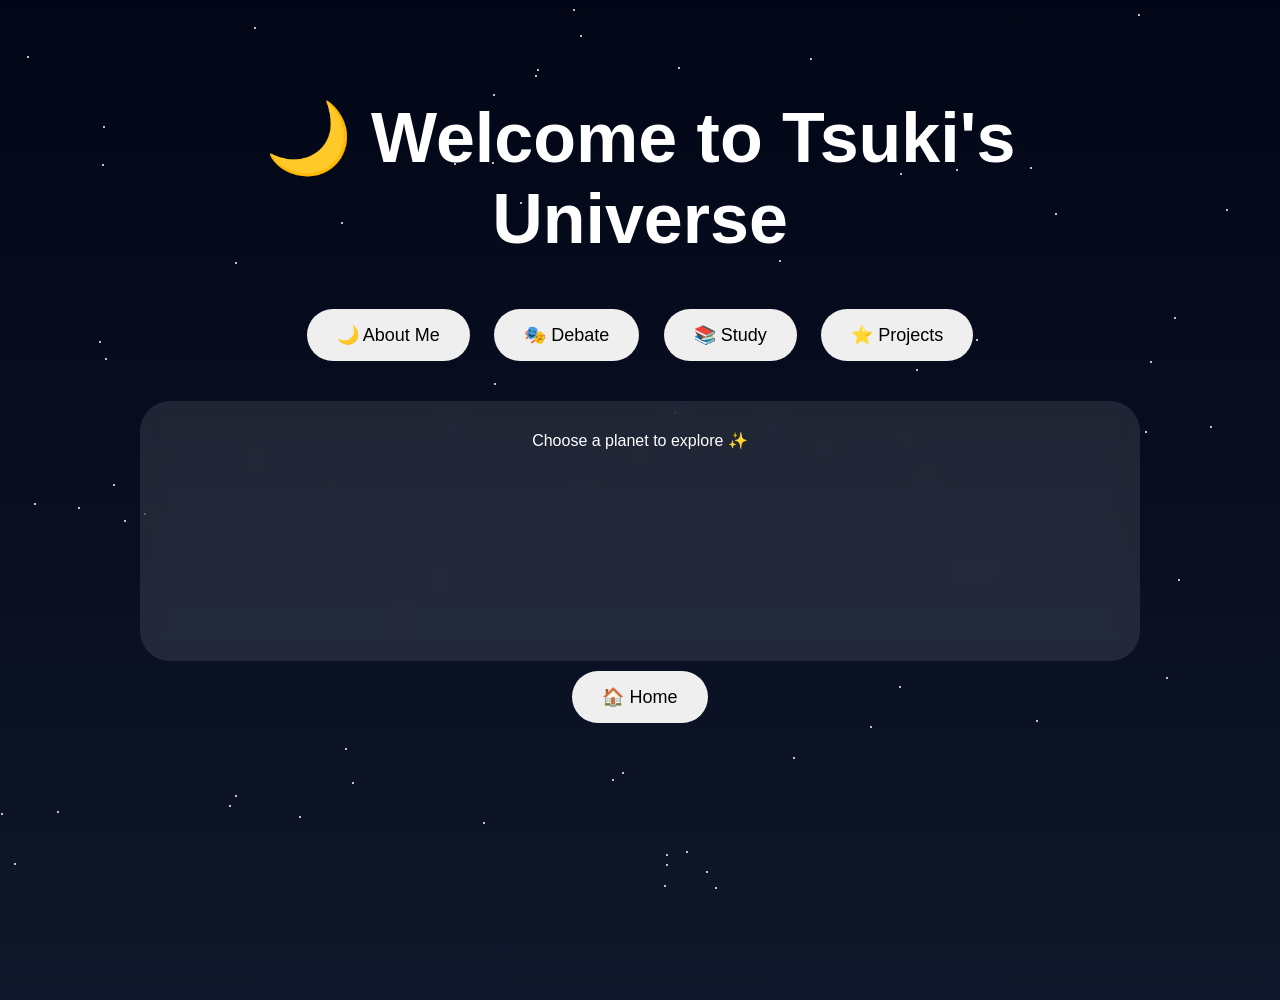
==== universe.html @ 697ddfbd "Create universe.html" ====
<!DOCTYPE html>
<html lang="en">

<head>

<meta charset="UTF-8">

<title>Tsuki Universe</title>

<link rel="stylesheet" href="style.css">

</head>

<body>

<div class="container">

<h1>

🌙 Welcome to Tsuki's Universe

</h1>


<div class="menu">

<button onclick="showContent('about')">

🌙 About Me

</button>


<button onclick="showContent('debate')">

🎭 Debate

</button>


<button onclick="showContent('study')">

📚 Study

</button>


<button onclick="showContent('projects')">

⭐ Projects

</button>

</div>


<div id="contentBox" class="contentBox">

Choose a planet to explore ✨

</div>


<a href="index.html">

<button>

🏠 Home

</button>

</a>

</div>

<script src="script.js"></script>

</body>

</html>
---- style.css ----
body{

background:linear-gradient(
to bottom,
#020617,
#0f172a
);

color:white;

font-family:Arial;

text-align:center;

margin:0;

padding:50px;

overflow-x:hidden;

min-height:100vh;

}

.container{

max-width:1000px;

margin:auto;

position:relative;

z-index:2;

}

h1{

font-size:70px;

margin-bottom:20px;

}

.quote{

font-size:30px;

color:#cbd5e1;

}

.quote2{

font-size:20px;

color:#94a3b8;

margin-bottom:30px;

}

button{

padding:15px 30px;

border:none;

border-radius:30px;

font-size:18px;

cursor:pointer;

margin:10px;

transition:0.4s;

}

button:hover{

transform:scale(1.1);

}


.menu{

margin-top:40px;

}

.contentBox{

background:rgba(255,255,255,0.1);

padding:30px;

border-radius:30px;

margin-top:30px;

min-height:200px;

backdrop-filter:blur(10px);

}


.card{

background:rgba(255,255,255,0.08);

padding:20px;

margin:20px;

border-radius:20px;

}


.star{

position:fixed;

width:2px;

height:2px;

background:white;

border-radius:50%;

animation:twinkle 3s infinite alternate;

z-index:1;

}


@keyframes twinkle{

from{

opacity:0.2;
transform:scale(1);

}

to{

opacity:1;
transform:scale(1.8);

}

}
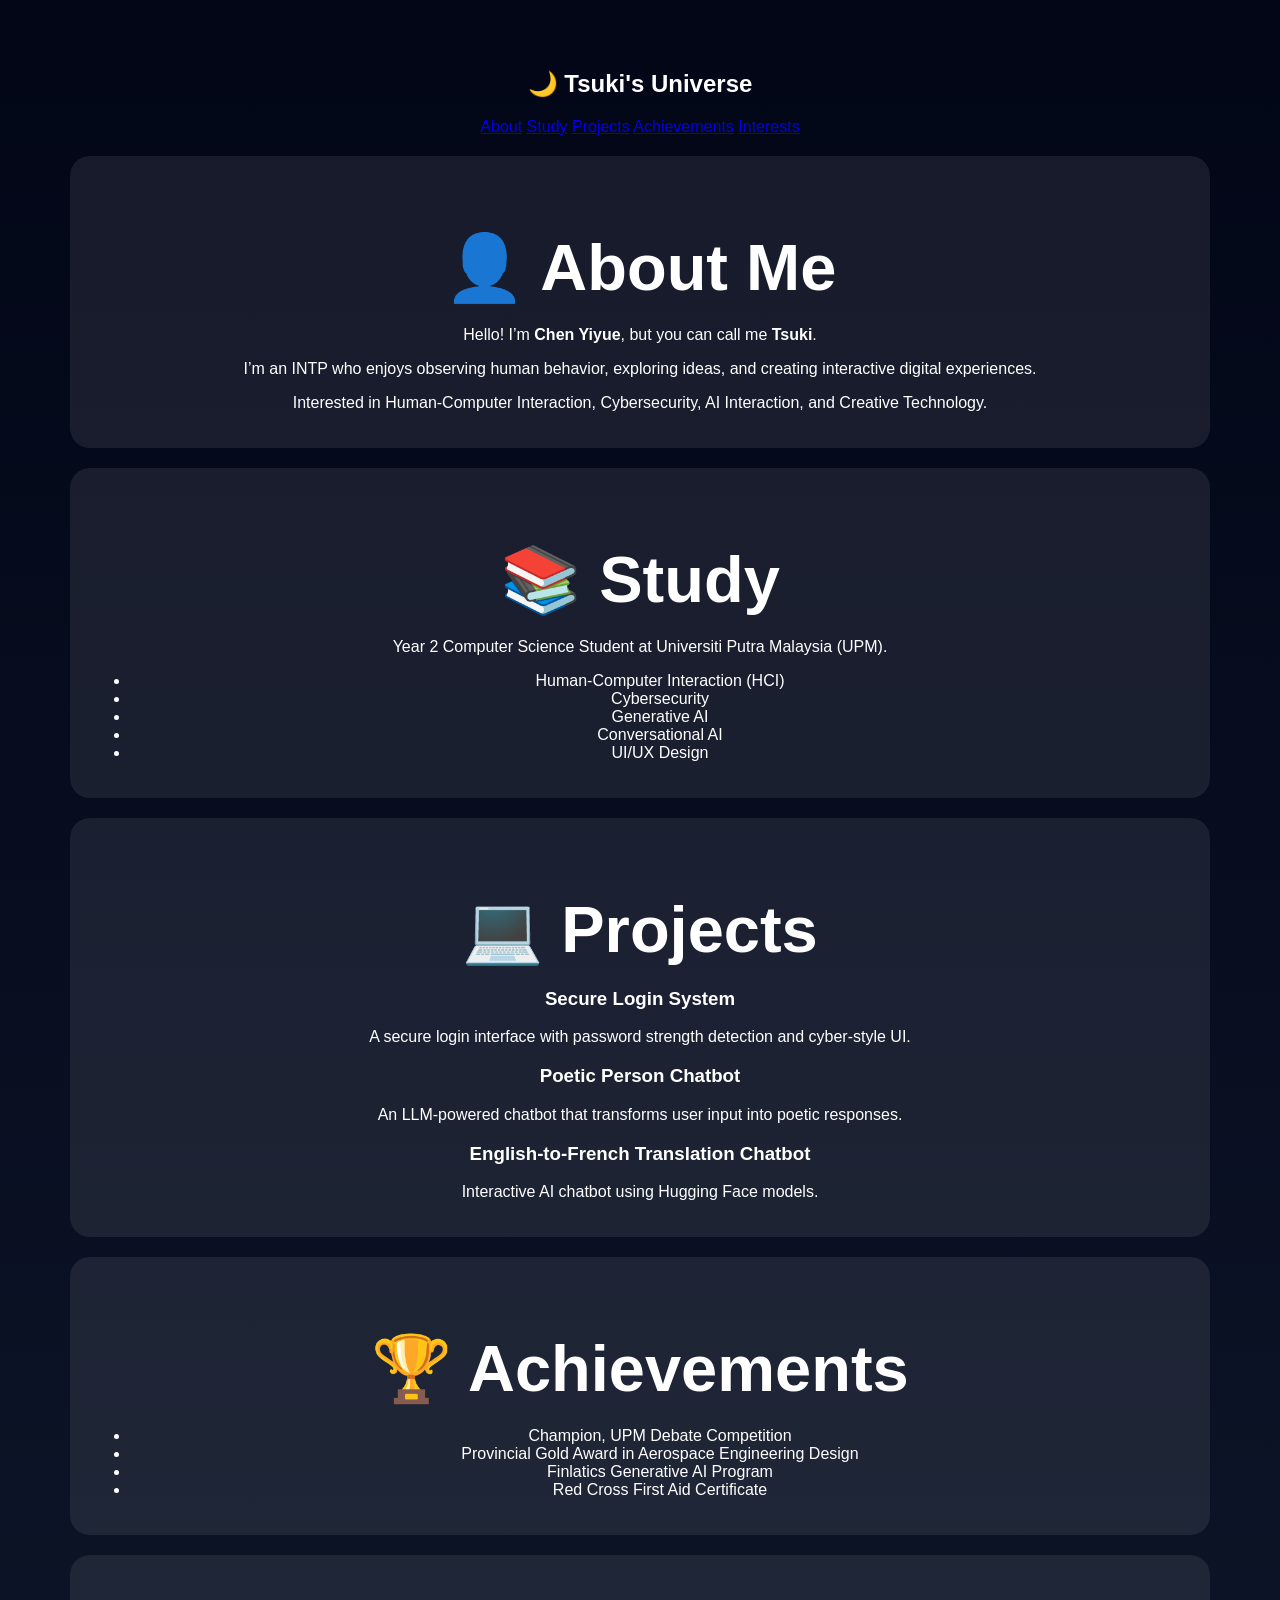
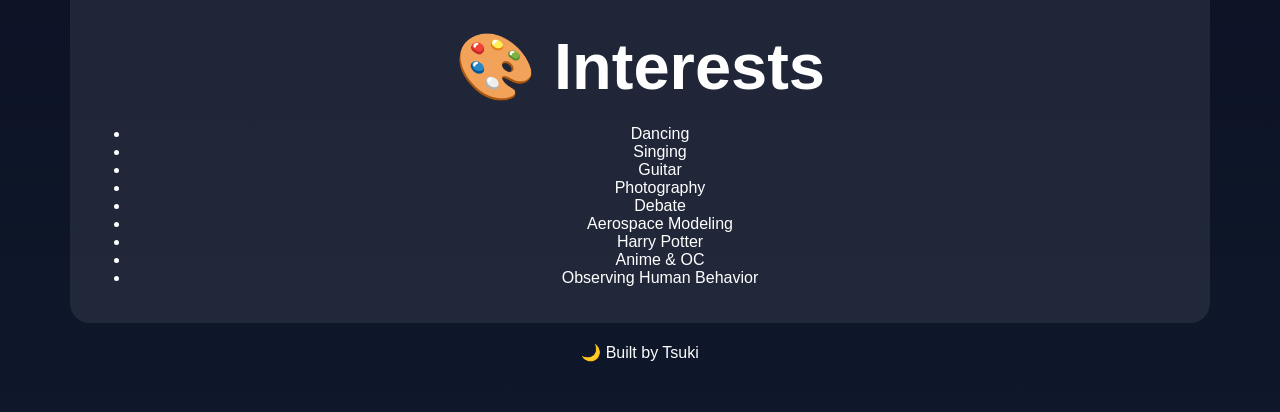
==== commit 602152b6: "Update universe.html" ====
--- a/universe.html
+++ b/universe.html
@@ -1,79 +1,129 @@
 <!DOCTYPE html>
-<html lang="en">
+<html>
 
 <head>
+    <title>Tsuki's Universe</title>
 
-<meta charset="UTF-8">
-
-<title>Tsuki Universe</title>
-
-<link rel="stylesheet" href="style.css">
-
+    <link rel="stylesheet" href="style.css">
 </head>
 
 <body>
 
-<div class="container">
+<nav>
 
-<h1>
+    <h2>🌙 Tsuki's Universe</h2>
 
-🌙 Welcome to Tsuki's Universe
+    <div>
+        <a href="#about">About</a>
+        <a href="#study">Study</a>
+        <a href="#projects">Projects</a>
+        <a href="#achievements">Achievements</a>
+        <a href="#interests">Interests</a>
+    </div>
 
-</h1>
+</nav>
 
+<section id="about" class="card">
 
-<div class="menu">
+    <h1>👤 About Me</h1>
 
-<button onclick="showContent('about')">
+    <p>
+        Hello! I’m <b>Chen Yiyue</b>, but you can call me <b>Tsuki</b>.
+    </p>
 
-🌙 About Me
+    <p>
+        I’m an INTP who enjoys observing human behavior,
+        exploring ideas, and creating interactive digital experiences.
+    </p>
 
-</button>
+    <p>
+        Interested in Human-Computer Interaction,
+        Cybersecurity, AI Interaction, and Creative Technology.
+    </p>
 
+</section>
 
-<button onclick="showContent('debate')">
+<section id="study" class="card">
 
-🎭 Debate
+    <h1>📚 Study</h1>
 
-</button>
+    <p>
+        Year 2 Computer Science Student at
+        Universiti Putra Malaysia (UPM).
+    </p>
 
+    <ul>
+        <li>Human-Computer Interaction (HCI)</li>
+        <li>Cybersecurity</li>
+        <li>Generative AI</li>
+        <li>Conversational AI</li>
+        <li>UI/UX Design</li>
+    </ul>
 
-<button onclick="showContent('study')">
+</section>
 
-📚 Study
+<section id="projects" class="card">
 
-</button>
+    <h1>💻 Projects</h1>
 
+    <h3>Secure Login System</h3>
 
-<button onclick="showContent('projects')">
+    <p>
+        A secure login interface with password strength detection
+        and cyber-style UI.
+    </p>
 
-⭐ Projects
+    <h3>Poetic Person Chatbot</h3>
 
-</button>
+    <p>
+        An LLM-powered chatbot that transforms user input
+        into poetic responses.
+    </p>
 
-</div>
+    <h3>English-to-French Translation Chatbot</h3>
 
+    <p>
+        Interactive AI chatbot using Hugging Face models.
+    </p>
 
-<div id="contentBox" class="contentBox">
+</section>
 
-Choose a planet to explore ✨
+<section id="achievements" class="card">
 
-</div>
+    <h1>🏆 Achievements</h1>
 
+    <ul>
+        <li>Champion, UPM Debate Competition</li>
+        <li>Provincial Gold Award in Aerospace Engineering Design</li>
+        <li>Finlatics Generative AI Program</li>
+        <li>Red Cross First Aid Certificate</li>
+    </ul>
 
-<a href="index.html">
+</section>
 
-<button>
+<section id="interests" class="card">
 
-🏠 Home
+    <h1>🎨 Interests</h1>
 
-</button>
+    <ul>
+        <li>Dancing</li>
+        <li>Singing</li>
+        <li>Guitar</li>
+        <li>Photography</li>
+        <li>Debate</li>
+        <li>Aerospace Modeling</li>
+        <li>Harry Potter</li>
+        <li>Anime & OC</li>
+        <li>Observing Human Behavior</li>
+    </ul>
 
-</a>
+</section>
 
-</div>
+<footer>
 
-<script src="script.js"></script>
+    🌙 Built by Tsuki
+
+</footer>
 
 </body>
 
--- a/style.css
+++ b/style.css
@@ -22,6 +22,7 @@
 
 }
 
+
 .container{
 
 max-width:1000px;
@@ -34,13 +35,15 @@
 
 }
 
+
 h1{
 
-font-size:70px;
+font-size:65px;
 
 margin-bottom:20px;
 
 }
+
 
 .quote{
 
@@ -49,6 +52,7 @@
 color:#cbd5e1;
 
 }
+
 
 .quote2{
 
@@ -59,6 +63,7 @@
 margin-bottom:30px;
 
 }
+
 
 button{
 
@@ -78,6 +83,7 @@
 
 }
 
+
 button:hover{
 
 transform:scale(1.1);
@@ -91,9 +97,15 @@
 
 }
 
+
 .contentBox{
 
-background:rgba(255,255,255,0.1);
+background:rgba(
+255,
+255,
+255,
+0.1
+);
 
 padding:30px;
 
@@ -110,7 +122,12 @@
 
 .card{
 
-background:rgba(255,255,255,0.08);
+background:rgba(
+255,
+255,
+255,
+0.08
+);
 
 padding:20px;
 
@@ -133,7 +150,8 @@
 
 border-radius:50%;
 
-animation:twinkle 3s infinite alternate;
+animation:
+twinkle 3s infinite alternate;
 
 z-index:1;
 
@@ -145,6 +163,7 @@
 from{
 
 opacity:0.2;
+
 transform:scale(1);
 
 }
@@ -152,6 +171,7 @@
 to{
 
 opacity:1;
+
 transform:scale(1.8);
 
 }
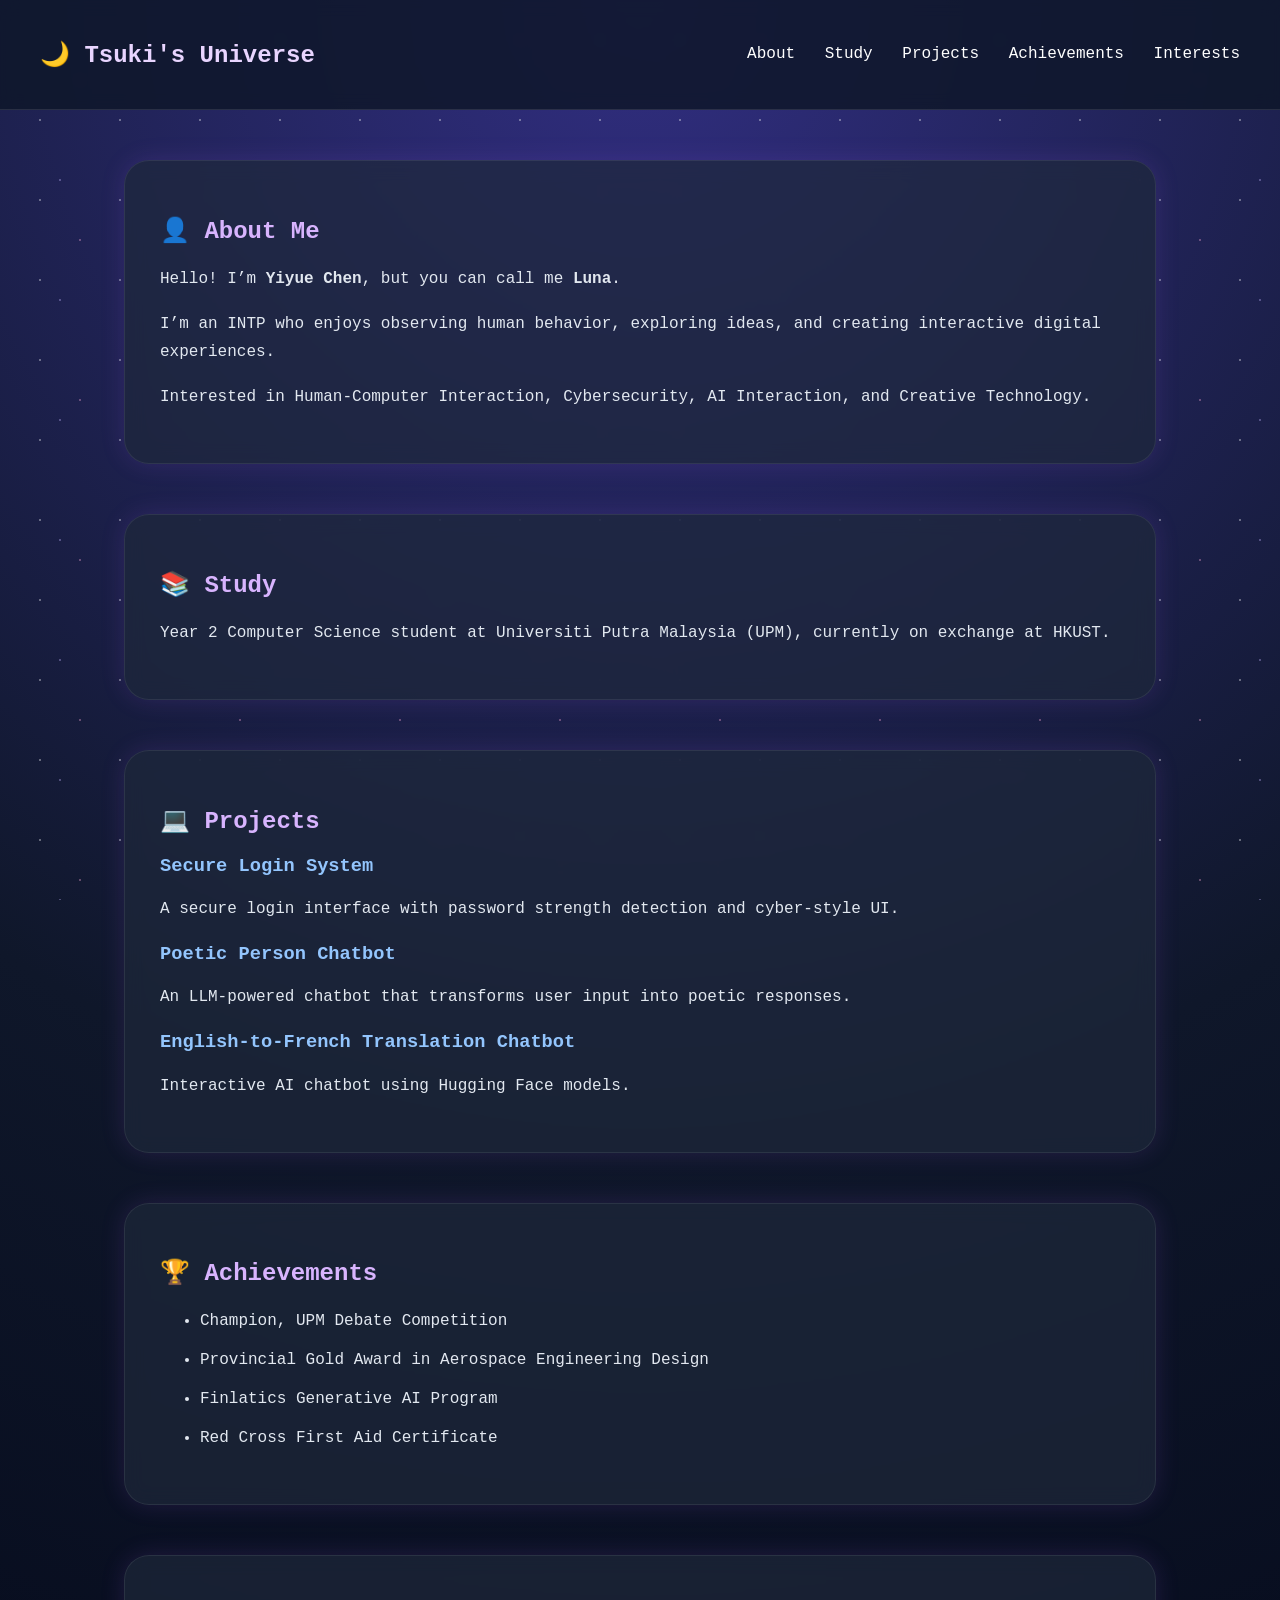
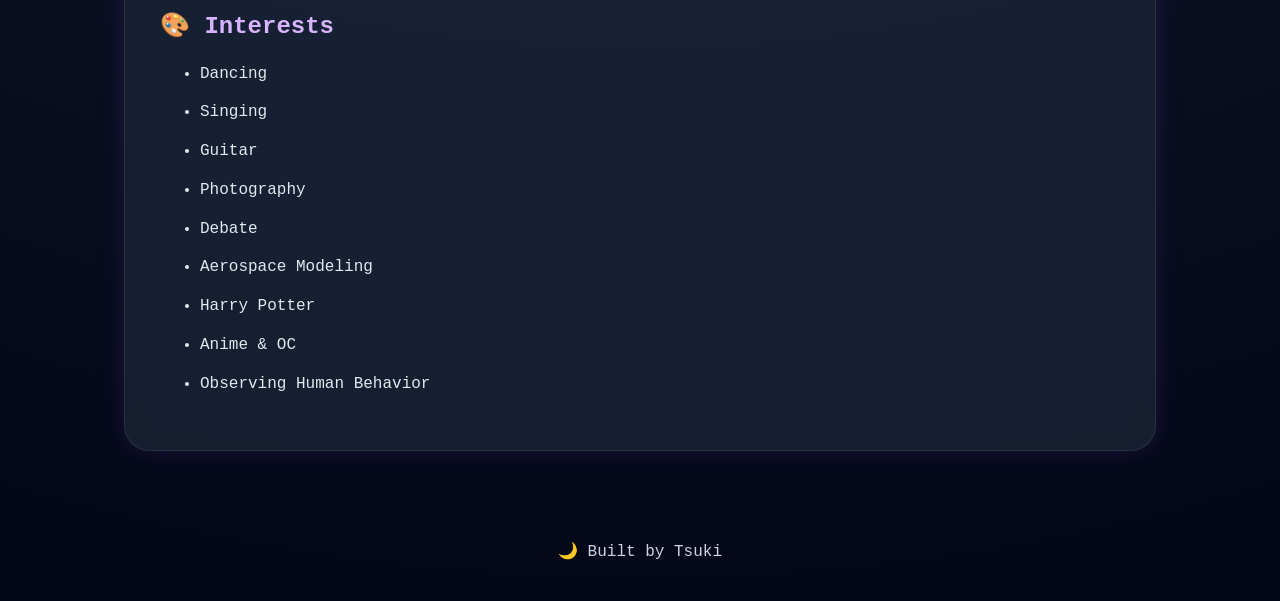
==== commit f3615deb: "Update universe.html" ====
--- a/universe.html
+++ b/universe.html
@@ -28,7 +28,7 @@
     <h1>👤 About Me</h1>
 
     <p>
-        Hello! I’m <b>Chen Yiyue</b>, but you can call me <b>Tsuki</b>.
+        Hello! I’m <b>Yiyue Chen</b>, but you can call me <b>Luna</b>.
     </p>
 
     <p>
@@ -48,17 +48,9 @@
     <h1>📚 Study</h1>
 
     <p>
-        Year 2 Computer Science Student at
-        Universiti Putra Malaysia (UPM).
+      Year 2 Computer Science student at Universiti Putra Malaysia (UPM), 
+        currently on exchange at HKUST.
     </p>
-
-    <ul>
-        <li>Human-Computer Interaction (HCI)</li>
-        <li>Cybersecurity</li>
-        <li>Generative AI</li>
-        <li>Conversational AI</li>
-        <li>UI/UX Design</li>
-    </ul>
 
 </section>
 
--- a/style.css
+++ b/style.css
@@ -1,179 +1,232 @@
 body{
-
-background:linear-gradient(
-to bottom,
-#020617,
-#0f172a
-);
-
-color:white;
-
-font-family:Arial;
-
-text-align:center;
-
-margin:0;
-
-padding:50px;
-
-overflow-x:hidden;
-
-min-height:100vh;
-
-}
-
-
-.container{
-
-max-width:1000px;
-
-margin:auto;
-
-position:relative;
-
-z-index:2;
-
-}
-
-
-h1{
-
-font-size:65px;
-
-margin-bottom:20px;
-
-}
-
-
-.quote{
-
-font-size:30px;
-
-color:#cbd5e1;
-
-}
-
-
-.quote2{
-
-font-size:20px;
-
-color:#94a3b8;
-
-margin-bottom:30px;
-
-}
-
-
-button{
-
-padding:15px 30px;
-
-border:none;
-
-border-radius:30px;
-
-font-size:18px;
-
-cursor:pointer;
-
-margin:10px;
-
-transition:0.4s;
-
-}
-
-
-button:hover{
-
-transform:scale(1.1);
-
-}
-
-
-.menu{
-
-margin-top:40px;
-
-}
-
-
-.contentBox{
-
-background:rgba(
-255,
-255,
-255,
-0.1
-);
-
-padding:30px;
-
-border-radius:30px;
-
-margin-top:30px;
-
-min-height:200px;
-
-backdrop-filter:blur(10px);
-
-}
-
+    margin:0;
+
+    font-family:'Courier New', monospace;
+
+    background:
+    radial-gradient(circle at top, #312e81 0%, #0f172a 50%, #020617 100%);
+
+    color:white;
+
+    overflow-x:hidden;
+}
+
+/* 星空背景 */
+
+body::before{
+    content:"";
+
+    position:fixed;
+
+    width:100%;
+    height:100%;
+
+    top:0;
+    left:0;
+
+    background-image:
+    radial-gradient(white 1px, transparent 1px),
+    radial-gradient(#c4b5fd 1px, transparent 1px),
+    radial-gradient(#f9a8d4 1px, transparent 1px);
+
+    background-size:
+    80px 80px,
+    120px 120px,
+    160px 160px;
+
+    opacity:0.35;
+
+    z-index:-1;
+}
+
+/* 首页 */
+
+.home-page{
+
+    height:100vh;
+
+    display:flex;
+
+    justify-content:center;
+
+    align-items:center;
+
+    text-align:center;
+}
+
+.home-container{
+
+    animation:float 4s ease-in-out infinite;
+}
+
+.home-container h1{
+
+    font-size:60px;
+
+    color:#e9d5ff;
+
+    text-shadow:0 0 15px #c084fc;
+}
+
+.home-container p{
+
+    color:#cbd5e1;
+
+    font-size:22px;
+
+    margin-top:-10px;
+}
+
+/* Enter按钮 */
+
+.enter-btn{
+
+    display:inline-block;
+
+    margin-top:35px;
+
+    padding:16px 38px;
+
+    background:#7e22ce;
+
+    color:white;
+
+    text-decoration:none;
+
+    border-radius:40px;
+
+    border:2px solid #c084fc;
+
+    font-size:18px;
+
+    box-shadow:0 0 20px rgba(192,132,252,0.5);
+
+    transition:0.3s;
+}
+
+.enter-btn:hover{
+
+    background:#a855f7;
+
+    transform:scale(1.05);
+
+    box-shadow:0 0 30px rgba(216,180,254,0.8);
+}
+
+/* 导航栏 */
+
+nav{
+
+    position:sticky;
+
+    top:0;
+
+    background:rgba(15,23,42,0.85);
+
+    backdrop-filter:blur(8px);
+
+    padding:20px 40px;
+
+    display:flex;
+
+    justify-content:space-between;
+
+    align-items:center;
+
+    border-bottom:1px solid rgba(255,255,255,0.1);
+}
+
+nav h2{
+
+    color:#e9d5ff;
+}
+
+nav a{
+
+    color:white;
+
+    text-decoration:none;
+
+    margin-left:20px;
+
+    transition:0.3s;
+}
+
+nav a:hover{
+
+    color:#c084fc;
+}
+
+/* 卡片 */
 
 .card{
 
-background:rgba(
-255,
-255,
-255,
-0.08
-);
-
-padding:20px;
-
-margin:20px;
-
-border-radius:20px;
-
-}
-
-
-.star{
-
-position:fixed;
-
-width:2px;
-
-height:2px;
-
-background:white;
-
-border-radius:50%;
-
-animation:
-twinkle 3s infinite alternate;
-
-z-index:1;
-
-}
-
-
-@keyframes twinkle{
-
-from{
-
-opacity:0.2;
-
-transform:scale(1);
-
-}
-
-to{
-
-opacity:1;
-
-transform:scale(1.8);
-
-}
-
-}
+    width:75%;
+
+    margin:50px auto;
+
+    padding:35px;
+
+    background:rgba(30,41,59,0.7);
+
+    border:1px solid rgba(255,255,255,0.08);
+
+    border-radius:25px;
+
+    backdrop-filter:blur(10px);
+
+    box-shadow:0 0 25px rgba(168,85,247,0.15);
+}
+
+.card h1{
+
+    color:#d8b4fe;
+
+    margin-bottom:20px;
+}
+
+.card h3{
+
+    color:#93c5fd;
+}
+
+.card p,
+.card li{
+
+    color:#e2e8f0;
+
+    line-height:1.8;
+}
+
+li{
+
+    margin:10px 0;
+}
+
+/* Footer */
+
+footer{
+
+    text-align:center;
+
+    padding:40px;
+
+    color:#cbd5e1;
+}
+
+/* 漂浮动画 */
+
+@keyframes float{
+
+    0%{
+        transform:translateY(0px);
+    }
+
+    50%{
+        transform:translateY(-10px);
+    }
+
+    100%{
+        transform:translateY(0px);
+    }
+}
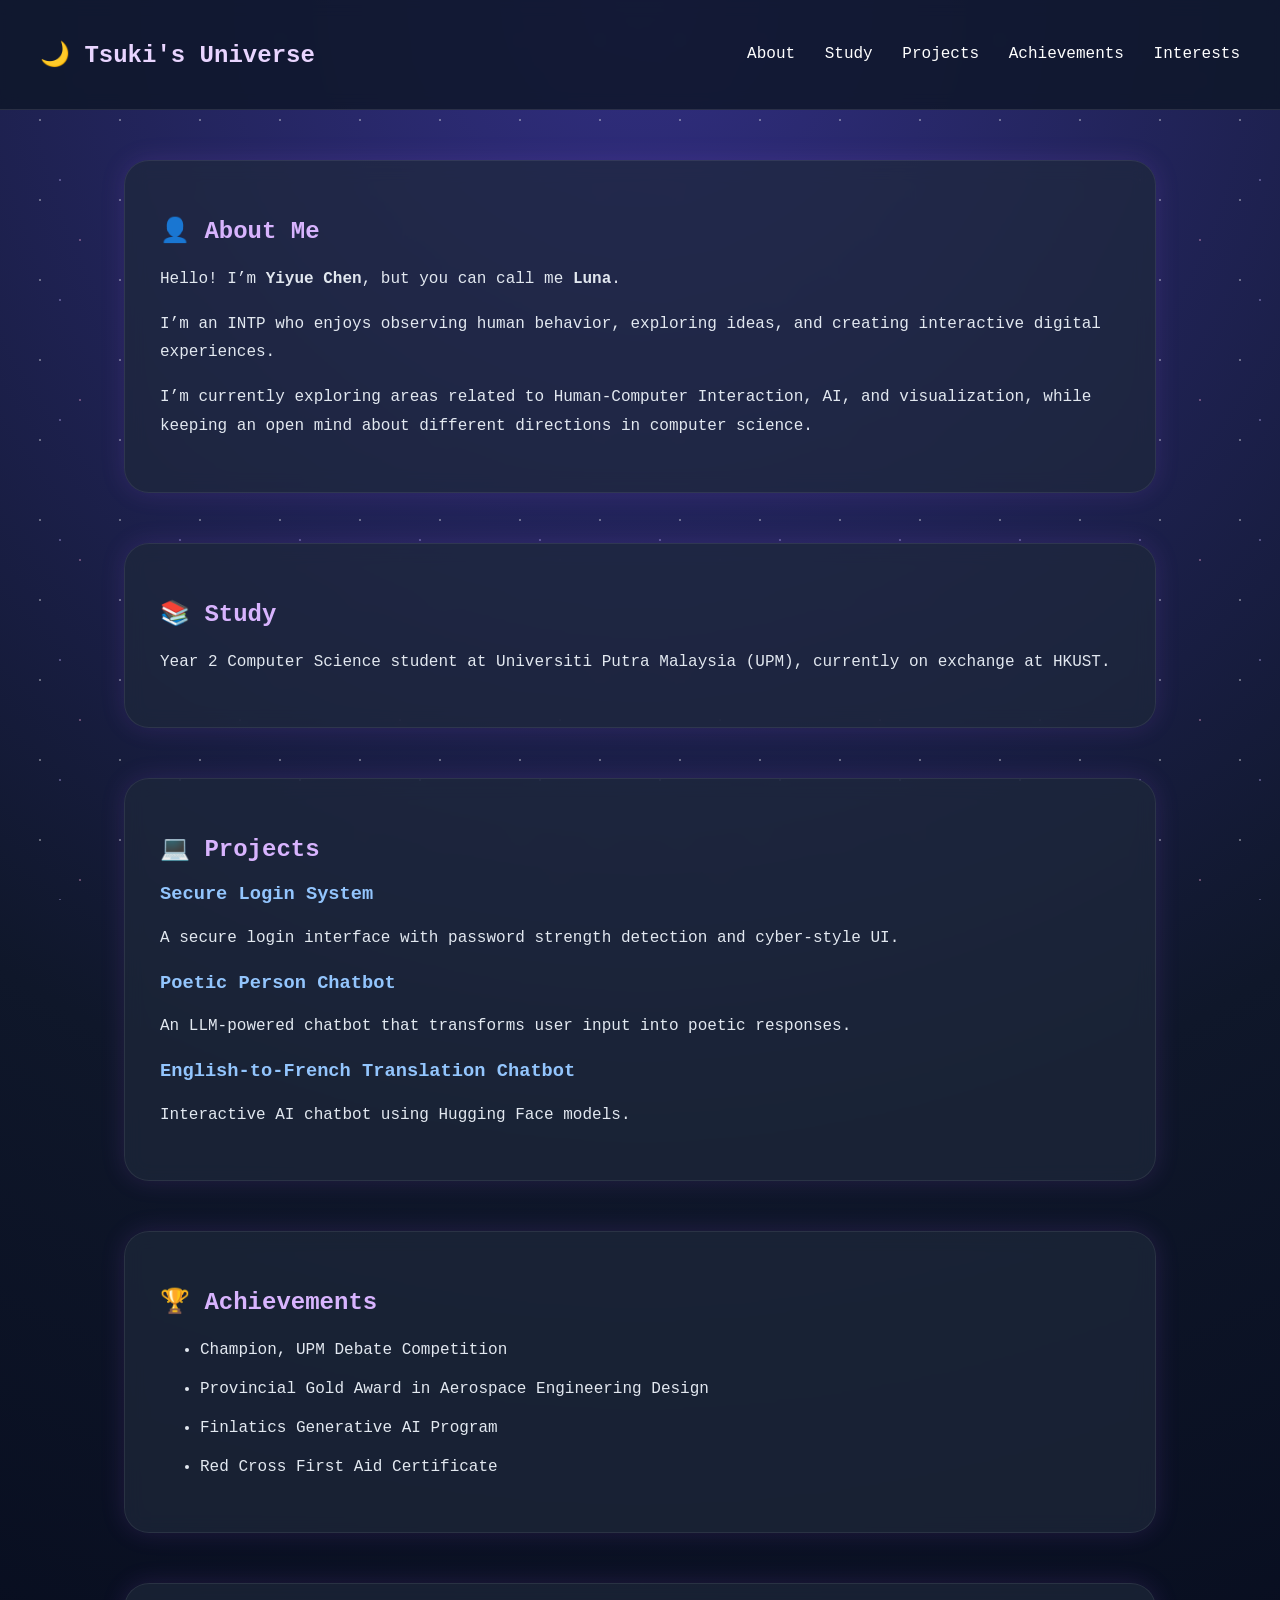
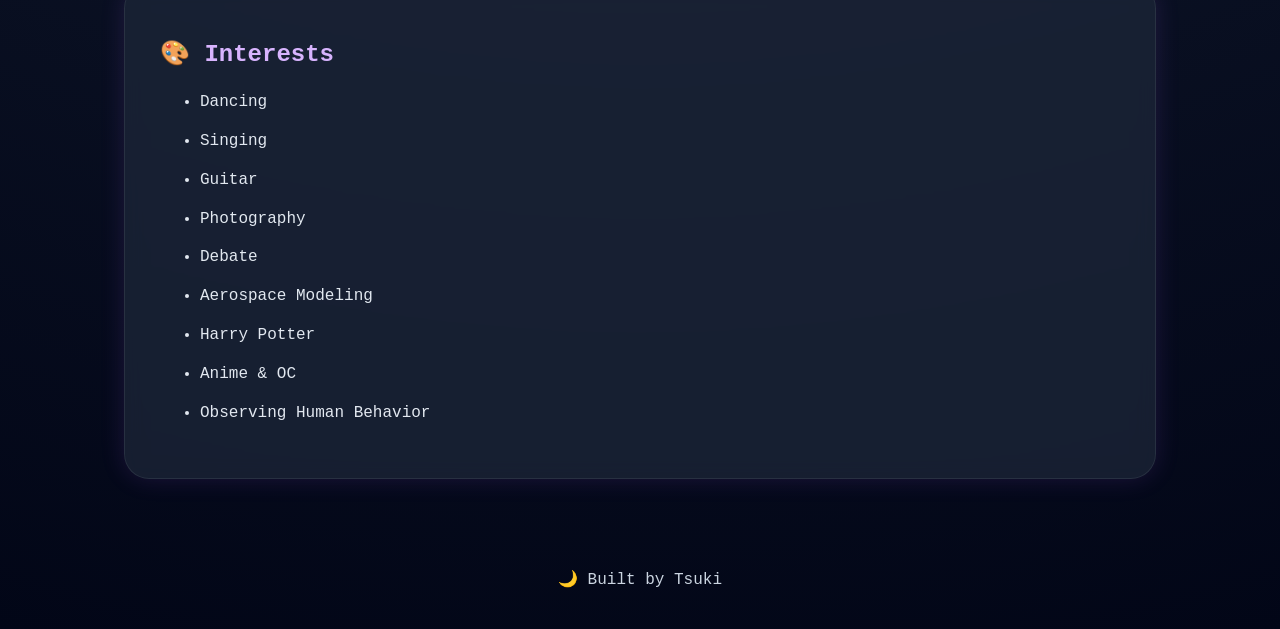
==== commit 9c881b77: "Update universe.html" ====
--- a/universe.html
+++ b/universe.html
@@ -36,9 +36,10 @@
         exploring ideas, and creating interactive digital experiences.
     </p>
 
+    
     <p>
-        Interested in Human-Computer Interaction,
-        Cybersecurity, AI Interaction, and Creative Technology.
+        I’m currently exploring areas related to Human-Computer Interaction, AI, and visualization, 
+        while keeping an open mind about different directions in computer science.
     </p>
 
 </section>
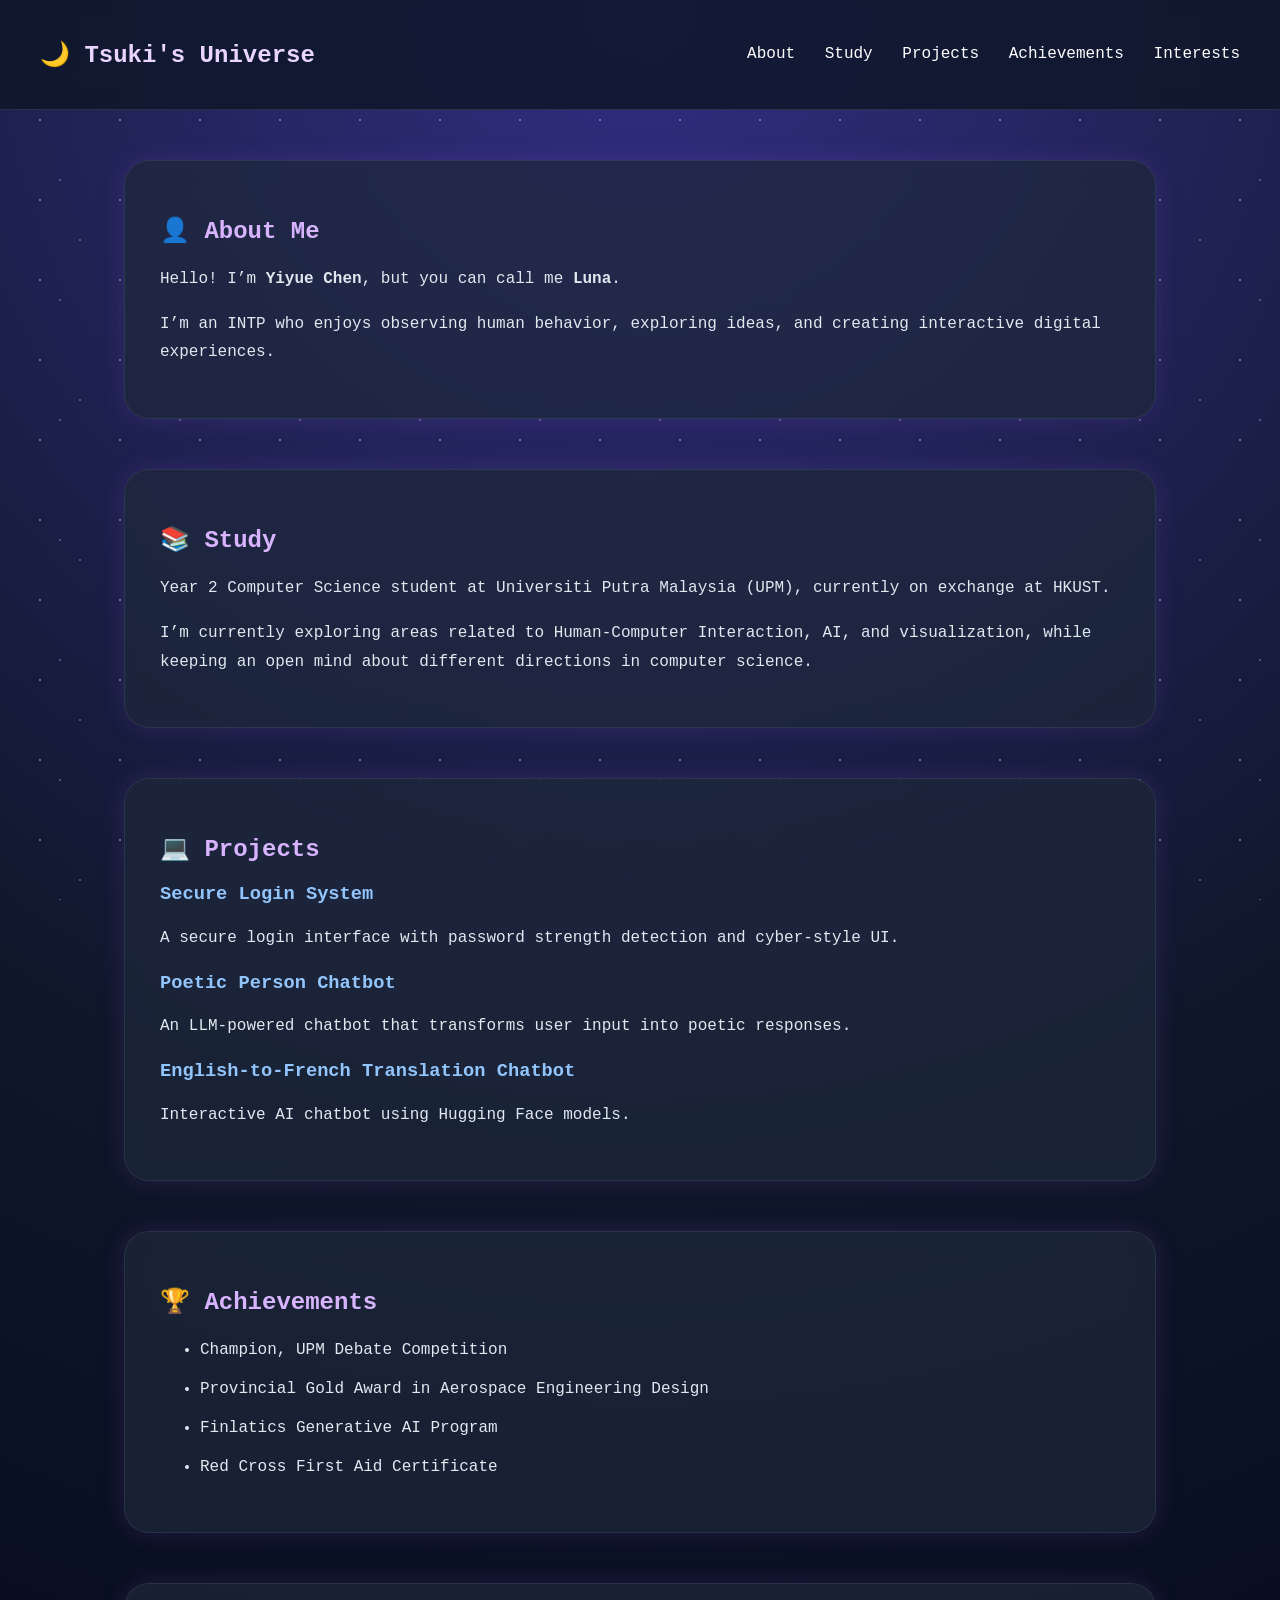
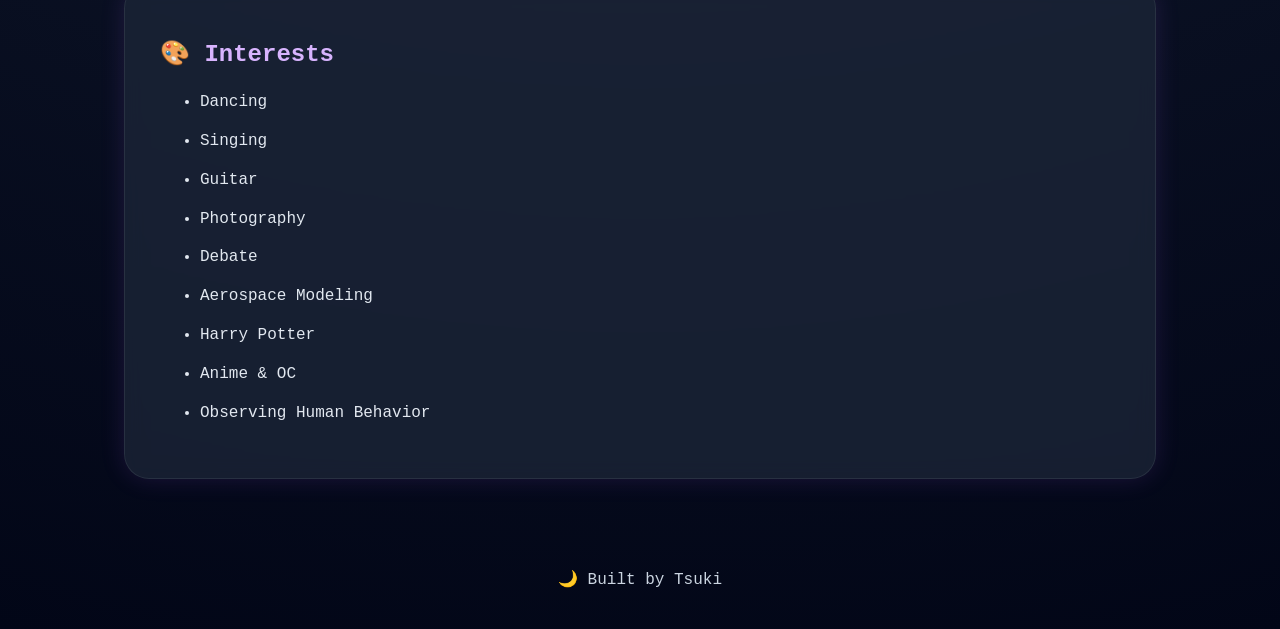
==== commit f212f689: "Update universe.html" ====
--- a/universe.html
+++ b/universe.html
@@ -36,12 +36,6 @@
         exploring ideas, and creating interactive digital experiences.
     </p>
 
-    
-    <p>
-        I’m currently exploring areas related to Human-Computer Interaction, AI, and visualization, 
-        while keeping an open mind about different directions in computer science.
-    </p>
-
 </section>
 
 <section id="study" class="card">
@@ -52,7 +46,11 @@
       Year 2 Computer Science student at Universiti Putra Malaysia (UPM), 
         currently on exchange at HKUST.
     </p>
-
+ <p>
+        I’m currently exploring areas related to Human-Computer Interaction, AI, and visualization, 
+        while keeping an open mind about different directions in computer science.
+    </p>
+    
 </section>
 
 <section id="projects" class="card">
